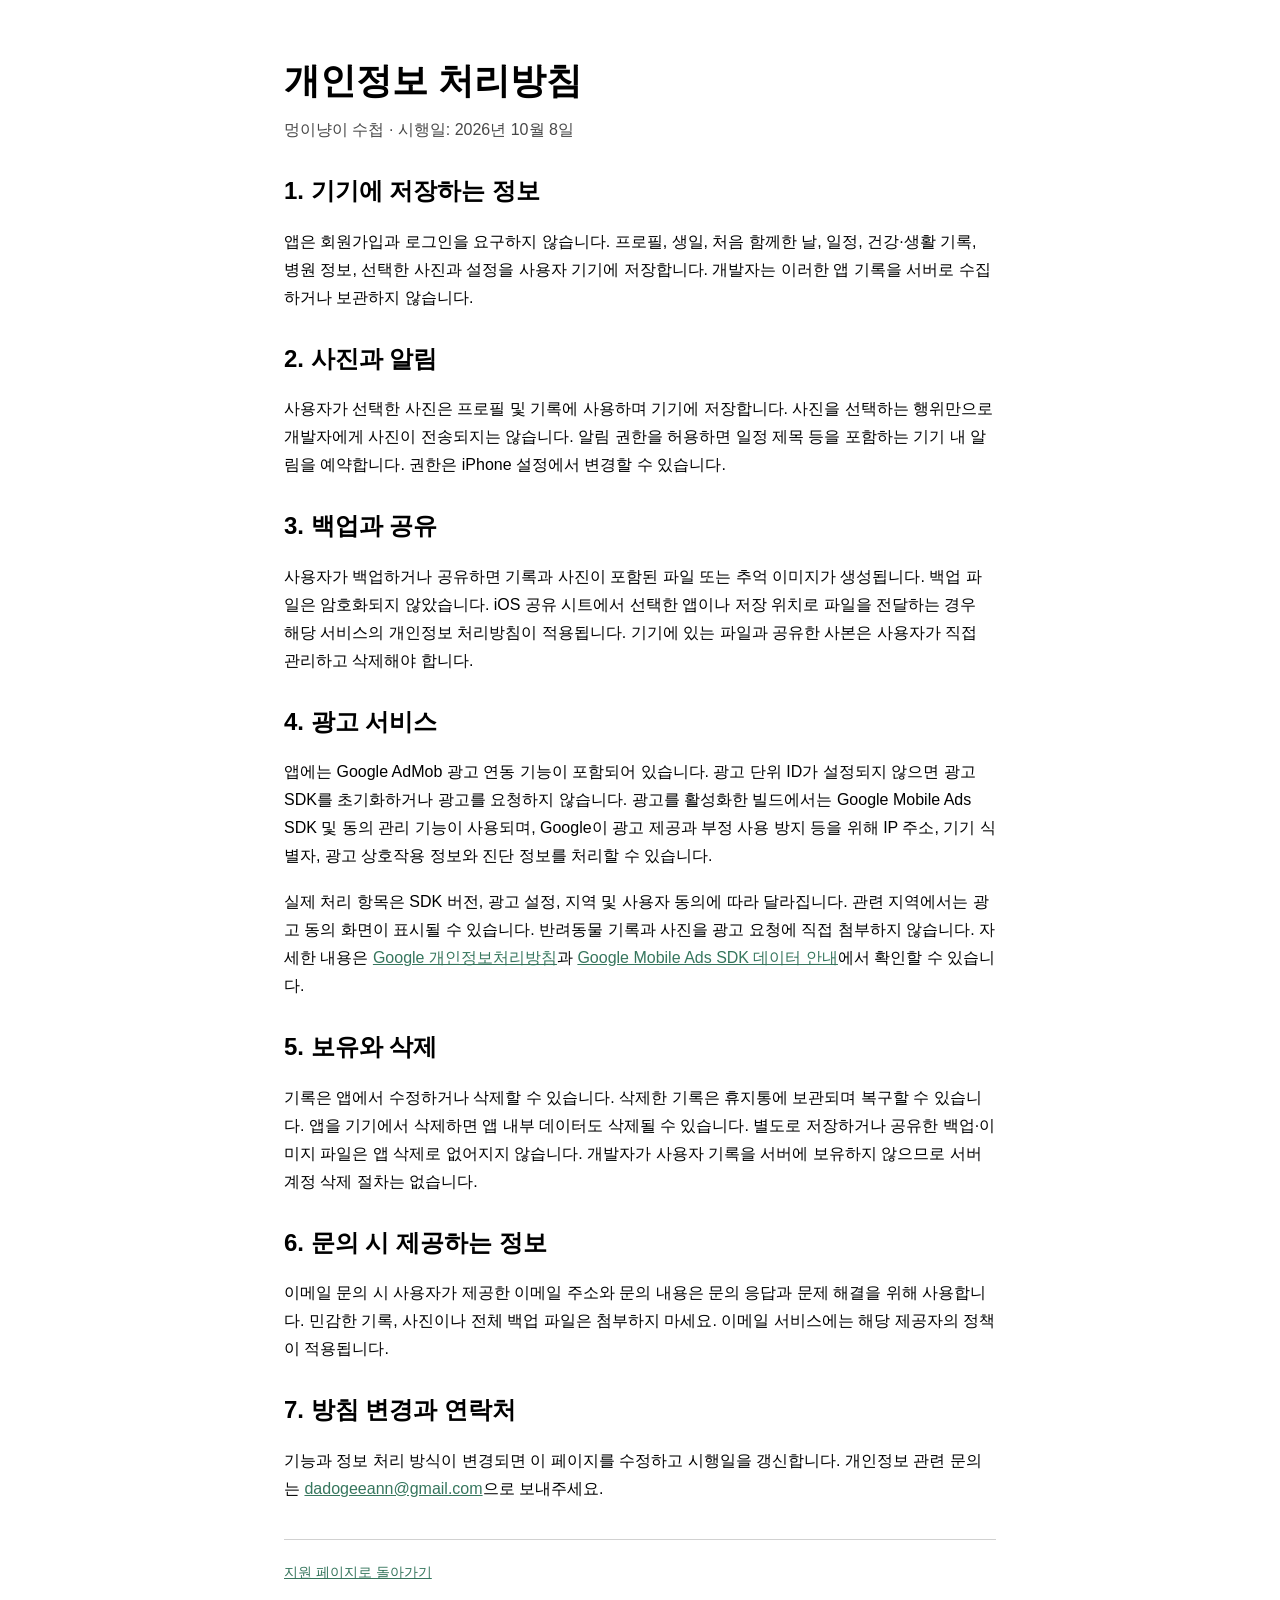
==== paw-note/privacy.html @ d4ac3cb5 "Add Meongi Nyangi Note support and privacy pages" ====
<!doctype html>
<html lang="ko">
  <head>
    <meta charset="utf-8" />
    <meta name="viewport" content="width=device-width, initial-scale=1" />
    <meta
      name="description"
      content="멍이냥이 수첩의 기기 내 저장, 백업·공유, 광고와 개인정보 처리 안내입니다."
    />
    <title>멍이냥이 수첩 개인정보 처리방침</title>
    <link rel="stylesheet" href="style.css" />
  </head>
  <body>
    <main>
      <h1>개인정보 처리방침</h1>
      <p class="intro">멍이냥이 수첩 · 시행일: 2026년 10월 8일</p>
      <h2>1. 기기에 저장하는 정보</h2>
      <p>
        앱은 회원가입과 로그인을 요구하지 않습니다. 프로필, 생일, 처음 함께한
        날, 일정, 건강·생활 기록, 병원 정보, 선택한 사진과 설정을 사용자 기기에
        저장합니다. 개발자는 이러한 앱 기록을 서버로 수집하거나 보관하지
        않습니다.
      </p>
      <h2>2. 사진과 알림</h2>
      <p>
        사용자가 선택한 사진은 프로필 및 기록에 사용하며 기기에 저장합니다.
        사진을 선택하는 행위만으로 개발자에게 사진이 전송되지는 않습니다. 알림
        권한을 허용하면 일정 제목 등을 포함하는 기기 내 알림을 예약합니다.
        권한은 iPhone 설정에서 변경할 수 있습니다.
      </p>
      <h2>3. 백업과 공유</h2>
      <p>
        사용자가 백업하거나 공유하면 기록과 사진이 포함된 파일 또는 추억
        이미지가 생성됩니다. 백업 파일은 암호화되지 않았습니다. iOS 공유
        시트에서 선택한 앱이나 저장 위치로 파일을 전달하는 경우 해당 서비스의
        개인정보 처리방침이 적용됩니다. 기기에 있는 파일과 공유한 사본은
        사용자가 직접 관리하고 삭제해야 합니다.
      </p>
      <h2>4. 광고 서비스</h2>
      <p>
        앱에는 Google AdMob 광고 연동 기능이 포함되어 있습니다. 광고 단위 ID가
        설정되지 않으면 광고 SDK를 초기화하거나 광고를 요청하지 않습니다. 광고를
        활성화한 빌드에서는 Google Mobile Ads SDK 및 동의 관리 기능이 사용되며,
        Google이 광고 제공과 부정 사용 방지 등을 위해 IP 주소, 기기 식별자, 광고
        상호작용 정보와 진단 정보를 처리할 수 있습니다.
      </p>
      <p>
        실제 처리 항목은 SDK 버전, 광고 설정, 지역 및 사용자 동의에 따라
        달라집니다. 관련 지역에서는 광고 동의 화면이 표시될 수 있습니다.
        반려동물 기록과 사진을 광고 요청에 직접 첨부하지 않습니다. 자세한 내용은
        <a href="https://policies.google.com/privacy">Google 개인정보처리방침</a
        >과
        <a
          href="https://developers.google.com/admob/ios/privacy/data-disclosure"
          >Google Mobile Ads SDK 데이터 안내</a
        >에서 확인할 수 있습니다.
      </p>
      <h2>5. 보유와 삭제</h2>
      <p>
        기록은 앱에서 수정하거나 삭제할 수 있습니다. 삭제한 기록은 휴지통에
        보관되며 복구할 수 있습니다. 앱을 기기에서 삭제하면 앱 내부 데이터도
        삭제될 수 있습니다. 별도로 저장하거나 공유한 백업·이미지 파일은 앱
        삭제로 없어지지 않습니다. 개발자가 사용자 기록을 서버에 보유하지
        않으므로 서버 계정 삭제 절차는 없습니다.
      </p>
      <h2>6. 문의 시 제공하는 정보</h2>
      <p>
        이메일 문의 시 사용자가 제공한 이메일 주소와 문의 내용은 문의 응답과
        문제 해결을 위해 사용합니다. 민감한 기록, 사진이나 전체 백업 파일은
        첨부하지 마세요. 이메일 서비스에는 해당 제공자의 정책이 적용됩니다.
      </p>
      <h2>7. 방침 변경과 연락처</h2>
      <p>
        기능과 정보 처리 방식이 변경되면 이 페이지를 수정하고 시행일을
        갱신합니다. 개인정보 관련 문의는
        <a href="mailto:dadogeeann@gmail.com">dadogeeann@gmail.com</a>으로
        보내주세요.
      </p>
    </main>
    <footer><a href="index.html">지원 페이지로 돌아가기</a></footer>
  </body>
</html>
---- paw-note/style.css ----
:root {
  color-scheme: light dark;
  --accent: #36765d;
  --surface: color-mix(in srgb, Canvas 94%, var(--accent) 6%);
  --border: color-mix(in srgb, CanvasText 18%, transparent);
}
* {
  box-sizing: border-box;
}
body {
  max-width: 760px;
  margin: 0 auto;
  padding: 48px 24px;
  font-family:
    -apple-system, BlinkMacSystemFont, "Apple SD Gothic Neo", "Noto Sans KR",
    sans-serif;
  line-height: 1.75;
  overflow-wrap: anywhere;
}
h1,
h2,
h3 {
  line-height: 1.4;
}
h1 {
  margin: 8px 0;
  font-size: clamp(26px, 6vw, 36px);
}
h2 {
  margin-top: 30px;
}
h3 {
  margin: 26px 0 8px;
  font-size: 18px;
}
p {
  margin: 10px 0 18px;
}
a {
  color: var(--accent);
}
.eyebrow {
  color: var(--accent);
  font-size: 14px;
  margin: 0;
}
.intro {
  color: color-mix(in srgb, CanvasText 72%, transparent);
}
.card {
  margin: 28px 0;
  padding: 24px;
  border: 1px solid var(--border);
  border-radius: 16px;
  background: var(--surface);
}
.card h2 {
  margin-top: 0;
}
li {
  margin-bottom: 10px;
}
footer {
  margin-top: 36px;
  padding-top: 20px;
  border-top: 1px solid var(--border);
  font-size: 14px;
}
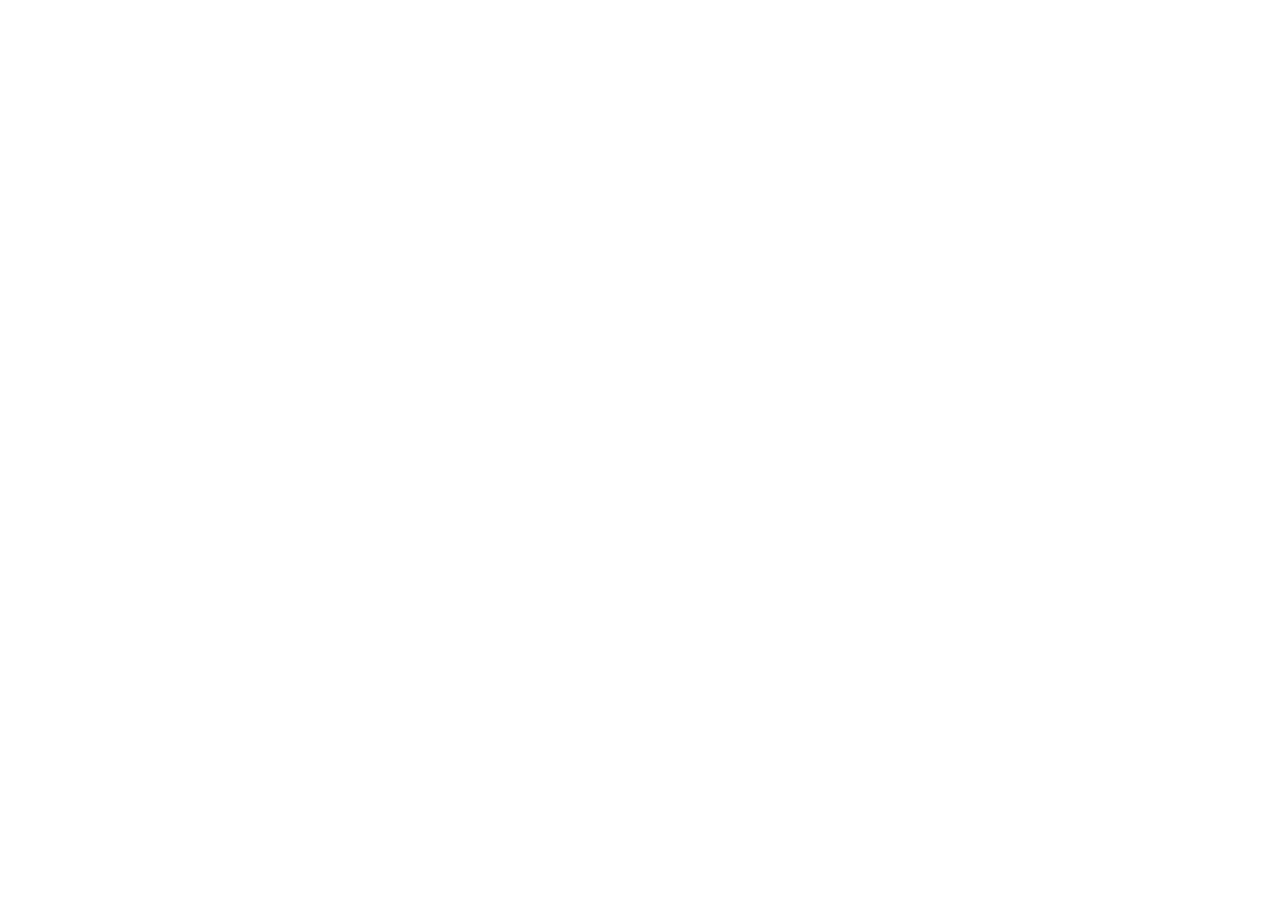
==== commit bfd49cc6: "Redirect PawNote support to dedicated support site" ====
--- a/paw-note/privacy.html
+++ b/paw-note/privacy.html
@@ -1,82 +1 @@
-<!doctype html>
-<html lang="ko">
-  <head>
-    <meta charset="utf-8" />
-    <meta name="viewport" content="width=device-width, initial-scale=1" />
-    <meta
-      name="description"
-      content="멍이냥이 수첩의 기기 내 저장, 백업·공유, 광고와 개인정보 처리 안내입니다."
-    />
-    <title>멍이냥이 수첩 개인정보 처리방침</title>
-    <link rel="stylesheet" href="style.css" />
-  </head>
-  <body>
-    <main>
-      <h1>개인정보 처리방침</h1>
-      <p class="intro">멍이냥이 수첩 · 시행일: 2026년 10월 8일</p>
-      <h2>1. 기기에 저장하는 정보</h2>
-      <p>
-        앱은 회원가입과 로그인을 요구하지 않습니다. 프로필, 생일, 처음 함께한
-        날, 일정, 건강·생활 기록, 병원 정보, 선택한 사진과 설정을 사용자 기기에
-        저장합니다. 개발자는 이러한 앱 기록을 서버로 수집하거나 보관하지
-        않습니다.
-      </p>
-      <h2>2. 사진과 알림</h2>
-      <p>
-        사용자가 선택한 사진은 프로필 및 기록에 사용하며 기기에 저장합니다.
-        사진을 선택하는 행위만으로 개발자에게 사진이 전송되지는 않습니다. 알림
-        권한을 허용하면 일정 제목 등을 포함하는 기기 내 알림을 예약합니다.
-        권한은 iPhone 설정에서 변경할 수 있습니다.
-      </p>
-      <h2>3. 백업과 공유</h2>
-      <p>
-        사용자가 백업하거나 공유하면 기록과 사진이 포함된 파일 또는 추억
-        이미지가 생성됩니다. 백업 파일은 암호화되지 않았습니다. iOS 공유
-        시트에서 선택한 앱이나 저장 위치로 파일을 전달하는 경우 해당 서비스의
-        개인정보 처리방침이 적용됩니다. 기기에 있는 파일과 공유한 사본은
-        사용자가 직접 관리하고 삭제해야 합니다.
-      </p>
-      <h2>4. 광고 서비스</h2>
-      <p>
-        앱에는 Google AdMob 광고 연동 기능이 포함되어 있습니다. 광고 단위 ID가
-        설정되지 않으면 광고 SDK를 초기화하거나 광고를 요청하지 않습니다. 광고를
-        활성화한 빌드에서는 Google Mobile Ads SDK 및 동의 관리 기능이 사용되며,
-        Google이 광고 제공과 부정 사용 방지 등을 위해 IP 주소, 기기 식별자, 광고
-        상호작용 정보와 진단 정보를 처리할 수 있습니다.
-      </p>
-      <p>
-        실제 처리 항목은 SDK 버전, 광고 설정, 지역 및 사용자 동의에 따라
-        달라집니다. 관련 지역에서는 광고 동의 화면이 표시될 수 있습니다.
-        반려동물 기록과 사진을 광고 요청에 직접 첨부하지 않습니다. 자세한 내용은
-        <a href="https://policies.google.com/privacy">Google 개인정보처리방침</a
-        >과
-        <a
-          href="https://developers.google.com/admob/ios/privacy/data-disclosure"
-          >Google Mobile Ads SDK 데이터 안내</a
-        >에서 확인할 수 있습니다.
-      </p>
-      <h2>5. 보유와 삭제</h2>
-      <p>
-        기록은 앱에서 수정하거나 삭제할 수 있습니다. 삭제한 기록은 휴지통에
-        보관되며 복구할 수 있습니다. 앱을 기기에서 삭제하면 앱 내부 데이터도
-        삭제될 수 있습니다. 별도로 저장하거나 공유한 백업·이미지 파일은 앱
-        삭제로 없어지지 않습니다. 개발자가 사용자 기록을 서버에 보유하지
-        않으므로 서버 계정 삭제 절차는 없습니다.
-      </p>
-      <h2>6. 문의 시 제공하는 정보</h2>
-      <p>
-        이메일 문의 시 사용자가 제공한 이메일 주소와 문의 내용은 문의 응답과
-        문제 해결을 위해 사용합니다. 민감한 기록, 사진이나 전체 백업 파일은
-        첨부하지 마세요. 이메일 서비스에는 해당 제공자의 정책이 적용됩니다.
-      </p>
-      <h2>7. 방침 변경과 연락처</h2>
-      <p>
-        기능과 정보 처리 방식이 변경되면 이 페이지를 수정하고 시행일을
-        갱신합니다. 개인정보 관련 문의는
-        <a href="mailto:dadogeeann@gmail.com">dadogeeann@gmail.com</a>으로
-        보내주세요.
-      </p>
-    </main>
-    <footer><a href="index.html">지원 페이지로 돌아가기</a></footer>
-  </body>
-</html>
+<!doctype html><html lang="ko"><head><meta charset="utf-8"><meta name="viewport" content="width=device-width, initial-scale=1"><title>멍이냥이 수첩 개인정보 처리방침 이동</title><link rel="canonical" href="https://kkanghada.github.io/support/paw-note/privacy.html"><meta http-equiv="refresh" content="0; url=https://kkanghada.github.io/support/paw-note/privacy.html"></head><body><h1>개인정보 처리방침 주소가 변경되었습니다.</h1><p><a href="https://kkanghada.github.io/support/paw-note/privacy.html">멍이냥이 수첩 개인정보 처리방침로 이동</a></p></body></html>
